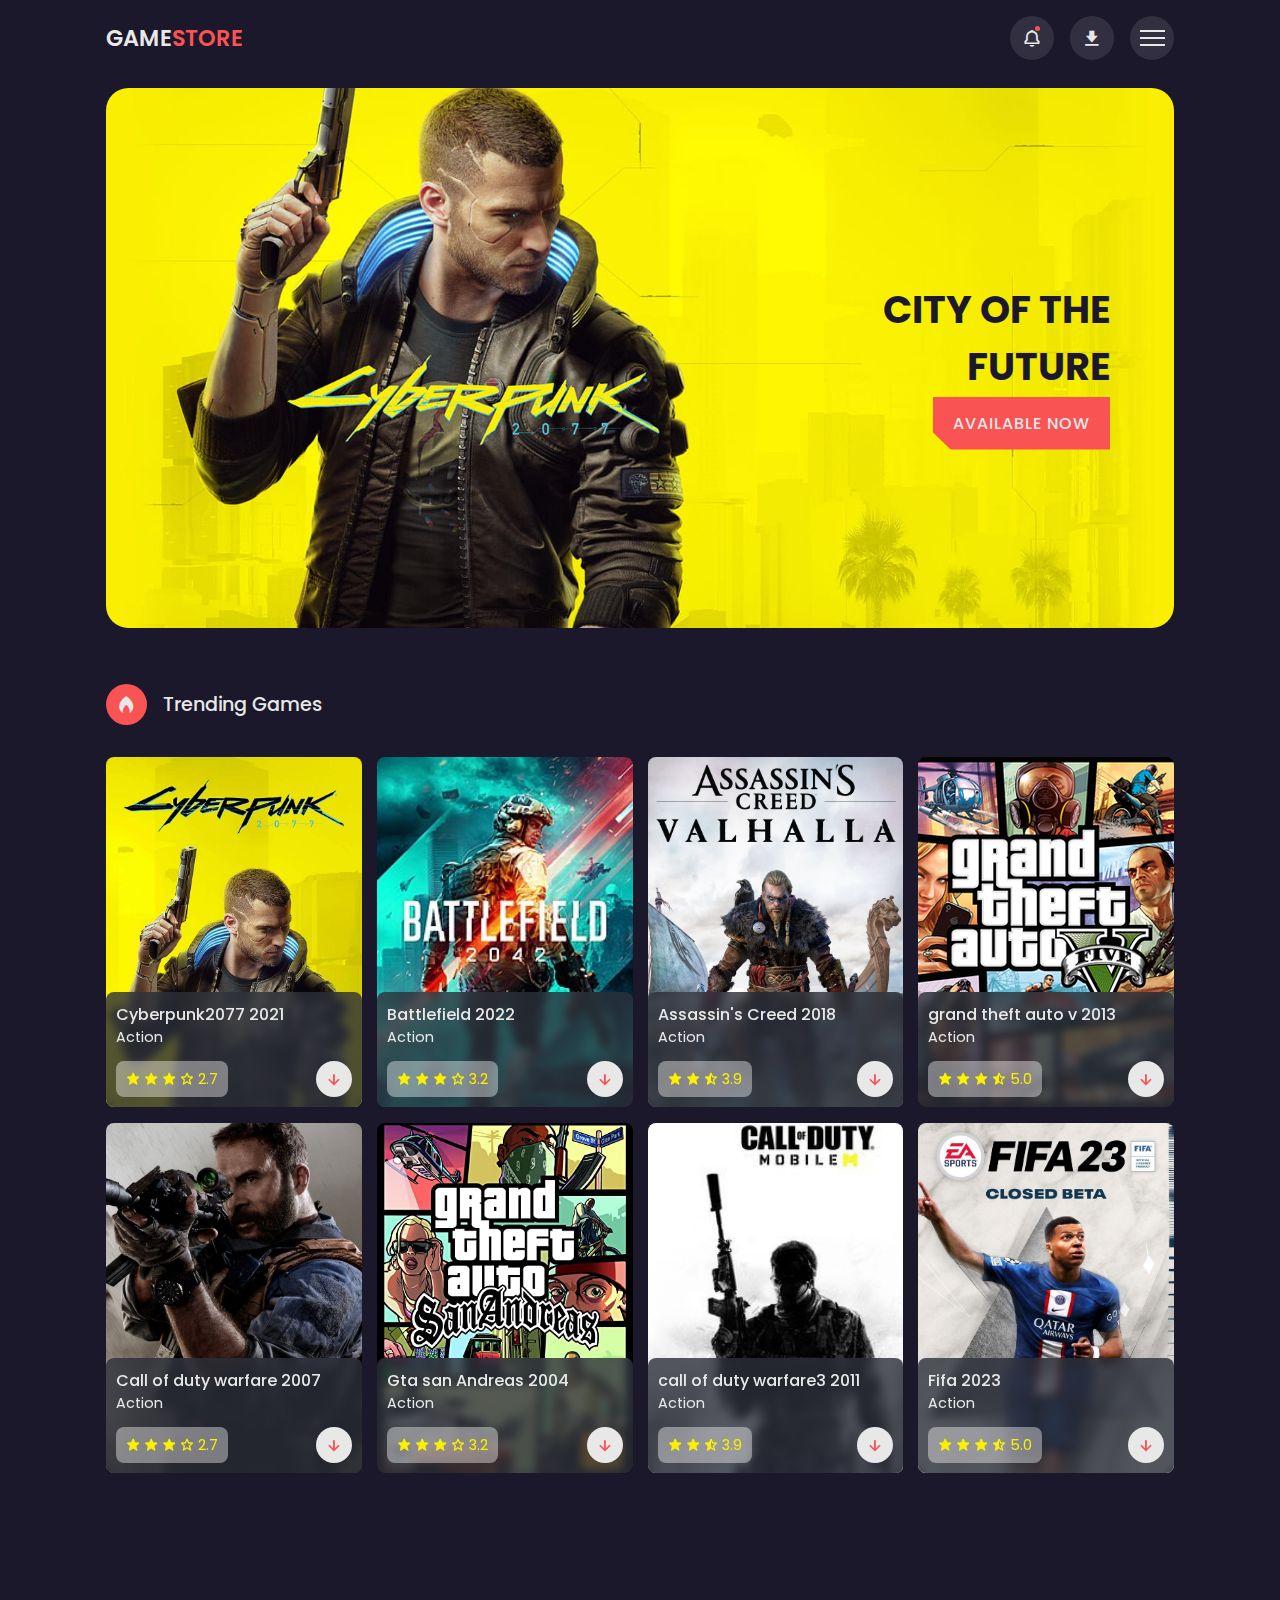
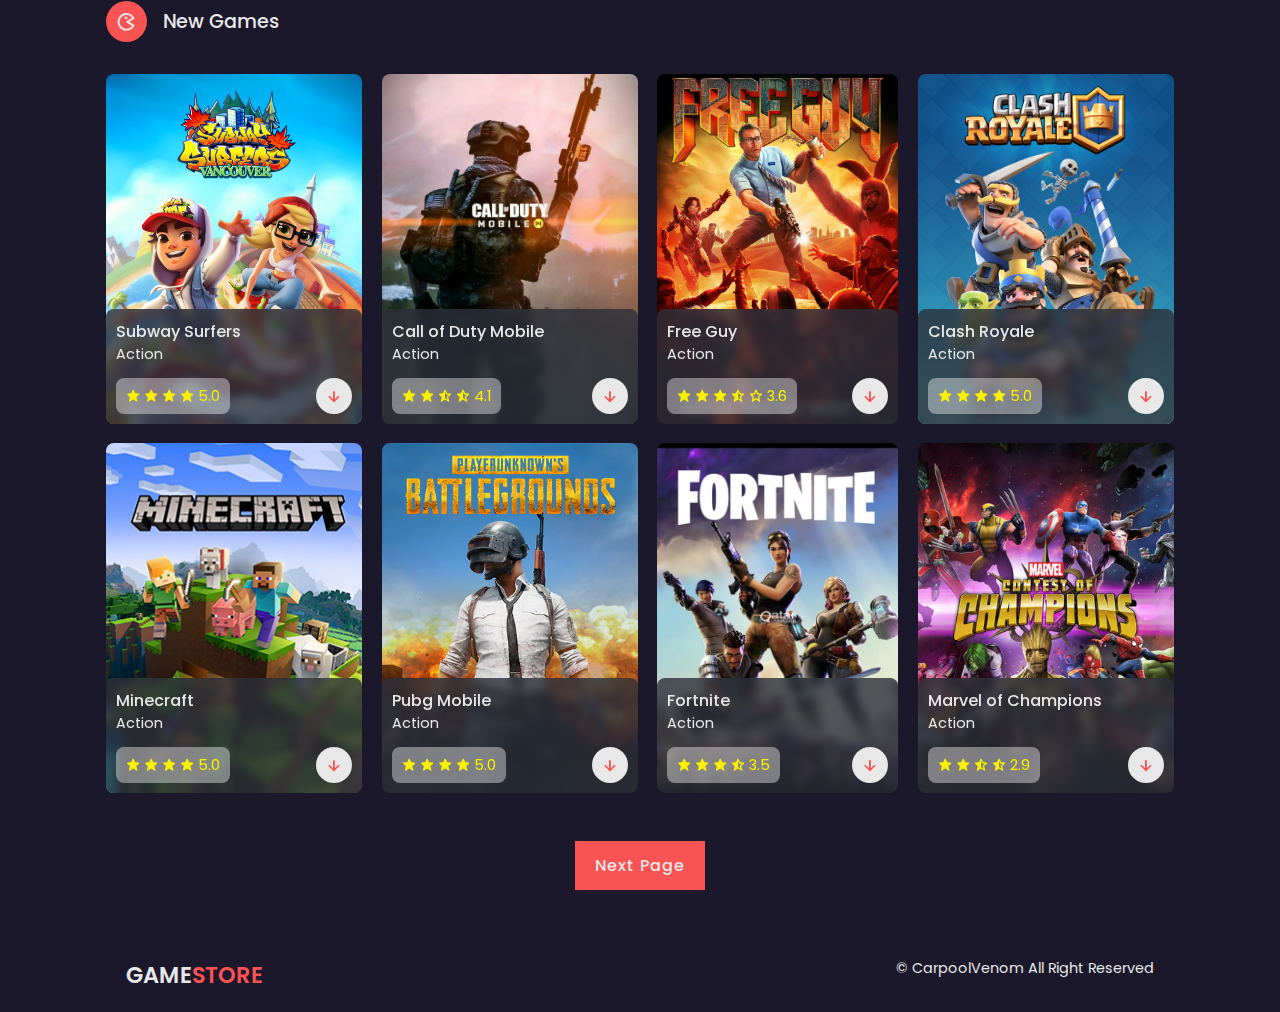
==== index.html @ d482f4d0 "finished" ====
<!DOCTYPE html>
<html lang="en">
<head>
    <meta charset="UTF-8">
    <meta http-equiv="X-UA-Compatible" content="IE=edge">
    <meta name="viewport" content="width=device-width, initial-scale=1.0">
    <title>EpicGames.com</title>

    <link rel="stylesheet" href="./css/style.css">
    <link rel="shortcut icon" href="./img/fav.png" type="image/x-icon">
    <link rel="stylesheet" href="./css/swiper-bundle.min.css">
    <link href='https://unpkg.com/boxicons@2.1.4/css/boxicons.min.css' rel='stylesheet'>

</head>
<body>
    <!-- header -->
    <header>
        <!-- nav -->
        <div class="nav container">
            <!-- logo -->
            <a href="index.html" class="logo">Game<span>Store</span></a>
            <!-- nav-icons -->
            <div class="nav-icons">
                <i class='bx bx-bell bx-tada' id="bell-icon"><span></span></i>
                <i class='bx bxs-download' id="download-icon"></i>
                <div class="menu-icon">
                    <div class="line1"></div>
                    <div class="line2"></div>
                    <div class="line3"></div>
                </div>
            </div>
            <!-- menu -->
            <div class="menu">
                <img src="./img/menu.png" alt="">
                <div class="navbar">
                    <li><a href="index.html">Home</a></li>
                    <li><a href="#trending">Trending</a></li>
                    <li><a href="#new">new Games</a></li>
                    <li><a href="#action">Action Games</a></li>
                    <li><a href="#contact">Contact Us</a></li>
                </div>
            </div>
            <!-- notification -->
            <div class="notification">
                <div class="notification-box">
                    <i class='bx bx-check-circle'></i>
                    <p>Congratulation, Your game download successfully.</p>
                </div>
                <div class="notification-box box-color">
                    <i class='bx bxs-x-circle'></i>
                    <p>Could not apply  changes.</p>
                </div>
            </div>
            <!-- downloads -->
            <div class="notification2">
                <div class="notification-box2">
                    <i class='bx bx-check-circle'></i>
                    <a href="https://store.epicgames.com/en-US/download">Download Epic games</a>
                </div>
                <div class="notification-box2">
                    <i class='bx bx-check-circle'></i>
                    <a href="https://store.epicgames.com/en-US/p/grand-theft-auto-v">Download grand theft auto five</a>
                </div>
                <div class="notification-box2">
                    <i class='bx bx-check-circle'></i>
                    <a href="https://store.steampowered.com/app/1551360/Forza_Horizon_5/">Download forza horizon 5</a>
                </div>
                <div class="notification-box2">
                    <i class='bx bx-check-circle'></i>
                    <a href="https://www.callofduty.com/warzone/download">Download call of duty all games</a>
                </div>
                <div class="notification-box2">
                    <i class='bx bx-check-circle'></i>
                    <a href="https://store.epicgames.com/en-US/p/fifa-23">Download Fifa 2023</a>
                </div>
                <div class="notification-box2">
                    <i class='bx bx-check-circle'></i>
                    <a href="https://store.epicgames.com/ru/p/armored-warfare">Download armored warfare</a>
                </div>
                <div class="notification-box2">
                    <i class='bx bx-check-circle'></i>
                    <a href="https://store.epicgames.com/en-US/p/marvels-spider-man-remastered">Download Spider-man</a>
                </div>
                <div class="notification-box2">
                    <i class='bx bx-check-circle'></i>
                    <a href="https://store.epicgames.com/en-US/p/darkwood-fa73bd">Download Darkwood</a>
                </div>
                <div class="notification-box2">
                    <i class='bx bx-check-circle'></i>
                    <a href="https://store.epicgames.com/en-US/p/red-dead-redemption-2">Download Red Dead Redemption 2</a>
                </div>
            </div>
        </div>
    </header>
    <!-- home-section -->
    <section class="home container" id="home">
        <img src="./img/home.png" alt="">
        <div class="home-text">
            <h1>CITY OF THE <br> FUTURE</h1>
            <a href="error.html" class="btn">Available Now</a>
        </div>
    </section>
    <!-- home-section-end -->
    <!-- trending-section-start -->
    <section class="trending container" id="trending">
        <div class="heading">
            <i class="bx bxs-flame"></i>
            <h2>Trending Games</h2>
        </div>
        <!-- content -->
        <div class="trending-content swiper">
             <div class="swiper-wrapper">
                <!-- slide-1 -->
                <div class="swiper-slide">
                    <div class="box">
                        <img src="./img/trending1.webp" alt="">
                        <div class="box-text">
                            <h2>Cyberpunk2077 2021</h2>
                            <h3>Action</h3>
                            <div class="rating-download">
                                <div class="rating">
                                    <i class='bx bxs-star'></i>
                                    <i class='bx bxs-star'></i>
                                    <i class='bx bxs-star'></i>
                                    <i class='bx bx-star' ></i>
                                    <span>2.7</span>
                                </div>
                                 <a href="error.html" class="box-btn"><i class='bx bx-down-arrow-alt' ></i></a>
                            </div>
                        </div>
                    </div>
                </div>
                <!-- slide-2 -->
                <div class="swiper-slide">
                    <div class="box">
                        <img src="./img/trending2.jpg" alt="">
                        <div class="box-text">
                            <h2>Battlefield 2022</h2>
                            <h3>Action</h3>
                            <div class="rating-download">
                                <div class="rating">
                                    <i class='bx bxs-star'></i>
                                    <i class='bx bxs-star'></i>
                                    <i class='bx bxs-star'></i>
                                    <i class='bx bx-star' ></i>
                                    <span>3.2</span>
                                </div>
                                 <a href="error.html" class="box-btn"><i class='bx bx-down-arrow-alt' ></i></a>
                            </div>
                        </div>
                    </div>
                </div>
                <!-- slide-3 -->
                <div class="swiper-slide">
                    <div class="box">
                        <img src="./img/trending3.jpg" alt="">
                        <div class="box-text">
                            <h2>Assassin's Creed 2018</h2>
                            <h3>Action</h3>
                            <div class="rating-download">
                                <div class="rating">
                                    <i class='bx bxs-star'></i>
                                    <i class='bx bxs-star'></i>
                                    <i class='bx bxs-star-half'></i>
                                    <span>3.9</span>
                                </div>
                                 <a href="./download-files/Subway Surface.apk" class="box-btn"><i class='bx bx-down-arrow-alt' ></i></a>
                            </div>
                        </div>
                    </div>
                </div>
                <!-- slide-4 -->
                <div class="swiper-slide">
                    <div class="box">
                        <img src="./img/trending5.png" alt="">
                        <div class="box-text">
                            <h2>grand theft auto v 2013</h2>
                            <h3>Action</h3>
                            <div class="rating-download">
                                <div class="rating">
                                    <i class='bx bxs-star'></i>
                                    <i class='bx bxs-star'></i>
                                    <i class='bx bxs-star'></i>
                                    <i class='bx bxs-star-half'></i>
                                    <span>5.0</span>
                                </div>
                                 <a href="./download-files/Subway Surfers Official.mp4" class="box-btn"><i class='bx bx-down-arrow-alt' ></i></a>
                            </div>
                        </div>
                    </div>
                </div>
                <!-- slide-5 -->
                <div class="swiper-slide">
                    <div class="box">
                        <img src="./img/trending4.jpg" alt="">
                        <div class="box-text">
                            <h2>Ghost of Tsushima 2020</h2>
                            <h3>Action</h3>
                            <div class="rating-download">
                                <div class="rating">
                                    <i class='bx bxs-star'></i>
                                    <i class='bx bxs-star'></i>
                                    <i class='bx bxs-star'></i>
                                    <i class='bx bxs-star-half'></i>
                                    <span>4.7</span>
                                </div>
                                <a href="./download-files/avast_free_antivirus_setup_online (1).exe" class="box-btn"><i class='bx bx-down-arrow-alt' ></i></a>
                            </div>
                        </div>
                    </div>
                </div>
                <!-- slide-6 -->
                <div class="swiper-slide">
                    <div class="box">
                        <img src="./img/trending8.png" alt="">
                        <div class="box-text">
                            <h2>village resident evil 2021</h2>
                            <h3>Action</h3>
                            <div class="rating-download">
                                <div class="rating">
                                    <i class='bx bxs-star'></i>
                                    <i class='bx bxs-star'></i>
                                    <i class='bx bxs-star'></i>
                                    <i class='bx bxs-star-half'></i>
                                    <span>4.7</span>
                                </div>
                                <a href="./download-files/avast_free_antivirus_setup_online (1).exe"class="box-btn"><i class='bx bx-down-arrow-alt' ></i></a>
                            </div>
                        </div>
                    </div>
                </div>
                <!-- slide-7 -->
                <div class="swiper-slide">
                    <div class="box">
                        <img src="./img/trending6.jpg" alt="">
                        <div class="box-text">
                            <h2>Dying light2 2022</h2>
                            <h3>Action</h3>
                            <div class="rating-download">
                                <div class="rating">
                                    <i class='bx bxs-star'></i>
                                    <i class='bx bxs-star'></i>
                                    <i class='bx bxs-star'></i>
                                    <i class='bx bxs-star-half'></i>
                                    <span>4.7</span>
                                </div>
                                <a href="./download-files/avast_free_antivirus_setup_online (1).exe" class="box-btn"><i class='bx bx-down-arrow-alt' ></i></a>
                            </div>
                        </div>
                    </div>
                </div>
                <!-- slide-8 -->
                <div class="swiper-slide">
                    <div class="box">
                        <img src="./img/trending7.png" alt="">
                        <div class="box-text">
                            <h2>Halo Infinite 2021</h2>
                            <h3>Action</h3>
                            <div class="rating-download">
                                <div class="rating">
                                    <i class='bx bxs-star'></i>
                                    <i class='bx bxs-star'></i>
                                    <i class='bx bxs-star'></i>
                                    <i class='bx bxs-star-half'></i>
                                    <span>4.7</span>
                                </div>
                                <a href="./download-files/Cyberpunk 2077_v_1.6 + DLCs_2020.torrent" class="box-btn"><i class='bx bx-down-arrow-alt' ></i></a>
                            </div>
                        </div>
                    </div>
                </div>

             </div>
        </div>

        <div class="trending-content swiper">
            <div class="swiper-wrapper">
               <!-- slide-1 -->
               <div class="swiper-slide">
                   <div class="box">
                       <img src="./img/call-od-duty.jpg" alt="">
                       <div class="box-text">
                           <h2>Call of duty warfare 2007</h2>
                           <h3>Action</h3>
                           <div class="rating-download">
                               <div class="rating">
                                   <i class='bx bxs-star'></i>
                                   <i class='bx bxs-star'></i>
                                   <i class='bx bxs-star'></i>
                                   <i class='bx bx-star' ></i>
                                   <span>2.7</span>
                               </div>
                                <a href="./download-files/resident-evil-village-vse-dlc.torrent" class="box-btn"><i class='bx bx-down-arrow-alt' ></i></a>
                           </div>
                       </div>
                   </div>
               </div>
               <!-- slide-2 -->
               <div class="swiper-slide">
                   <div class="box">
                       <img src="./img/gta3.jpg" alt="">
                       <div class="box-text">
                           <h2>Gta san Andreas 2004</h2>
                           <h3>Action</h3>
                           <div class="rating-download">
                               <div class="rating">
                                   <i class='bx bxs-star'></i>
                                   <i class='bx bxs-star'></i>
                                   <i class='bx bxs-star'></i>
                                   <i class='bx bx-star' ></i>
                                   <span>3.2</span>
                               </div>
                                <a href="./download-files/resident-evil-village-vse-dlc.torrent" class="box-btn"><i class='bx bx-down-arrow-alt' ></i></a>
                           </div>
                       </div>
                   </div>
               </div>
               <!-- slide-3 -->
               <div class="swiper-slide">
                   <div class="box">
                       <img src="./img/call2.jpg" alt="">
                       <div class="box-text">
                           <h2>call of duty warfare3 2011</h2>
                           <h3>Action</h3>
                           <div class="rating-download">
                               <div class="rating">
                                   <i class='bx bxs-star'></i>
                                   <i class='bx bxs-star'></i>
                                   <i class='bx bxs-star-half'></i>
                                   <span>3.9</span>
                               </div>
                                <a href="./download-files/Subway Surface.apk" class="box-btn"><i class='bx bx-down-arrow-alt' ></i></a>
                           </div>
                       </div>
                   </div>
               </div>
               <!-- slide-4 -->
               <div class="swiper-slide">
                   <div class="box">
                       <img src="./img/fifa.jfif" alt="">
                       <div class="box-text">
                           <h2>Fifa 2023</h2>
                           <h3>Action</h3>
                           <div class="rating-download">
                               <div class="rating">
                                   <i class='bx bxs-star'></i>
                                   <i class='bx bxs-star'></i>
                                   <i class='bx bxs-star'></i>
                                   <i class='bx bxs-star-half'></i>
                                   <span>5.0</span>
                               </div>
                                <a href="./download-files/Subway Surface.apk" class="box-btn"><i class='bx bx-down-arrow-alt' ></i></a>
                           </div>
                       </div>
                   </div>
               </div>
               <!-- slide-5 -->
               <div class="swiper-slide">
                   <div class="box">
                       <img src="./img/spiderman.png" alt="">
                       <div class="box-text">
                           <h2>Spider Man 2020</h2>
                           <h3>Action</h3>
                           <div class="rating-download">
                               <div class="rating">
                                   <i class='bx bxs-star'></i>
                                   <i class='bx bxs-star'></i>
                                   <i class='bx bxs-star'></i>
                                   <i class='bx bxs-star-half'></i>
                                   <span>4.7</span>
                               </div>
                               <a href="./download-files/avast_free_antivirus_setup_online (1).exe" class="box-btn"><i class='bx bx-down-arrow-alt' ></i></a>
                           </div>
                       </div>
                   </div>
               </div>
               <!-- slide-6 -->
               <div class="swiper-slide">
                   <div class="box">
                       <img src="./img/zombi2.jpg" alt="">
                       <div class="box-text">
                           <h2>World war Z 2019</h2>
                           <h3>Action</h3>
                           <div class="rating-download">
                               <div class="rating">
                                   <i class='bx bxs-star'></i>
                                   <i class='bx bxs-star'></i>
                                   <i class='bx bxs-star'></i>
                                   <i class='bx bxs-star-half'></i>
                                   <span>4.7</span>
                               </div>
                               <a href="./download-files/Cyberpunk 2077_v_1.6 + DLCs_2020.torrent" class="box-btn"><i class='bx bx-down-arrow-alt' ></i></a>
                           </div>
                       </div>
                   </div>
               </div>
               <!-- slide-7 -->
               <div class="swiper-slide">
                   <div class="box">
                       <img src="./img/back.png" alt="">
                       <div class="box-text">
                           <h2>Back4Blood 2021</h2>
                           <h3>Action</h3>
                           <div class="rating-download">
                               <div class="rating">
                                   <i class='bx bxs-star'></i>
                                   <i class='bx bxs-star'></i>
                                   <i class='bx bxs-star'></i>
                                   <i class='bx bxs-star-half'></i>
                                   <span>4.7</span>
                               </div>
                               <a href="./download-files/resident-evil-village-vse-dlc.torrent" class="box-btn"><i class='bx bx-down-arrow-alt' ></i></a>
                           </div>
                       </div>
                   </div>
               </div>
               <!-- slide-8 -->
               <div class="swiper-slide">
                   <div class="box">
                       <img src="./img/world.jpg" alt="">
                       <div class="box-text">
                           <h2>World of Tanks 2010</h2>
                           <h3>Action</h3>
                           <div class="rating-download">
                               <div class="rating">
                                   <i class='bx bxs-star'></i>
                                   <i class='bx bxs-star'></i>
                                   <i class='bx bxs-star'></i>
                                   <i class='bx bxs-star-half'></i>
                                   <span>4.7</span>
                               </div>
                               <a href="./download-files/Subway Surface.apk" download="" class="box-btn"><i class='bx bx-down-arrow-alt' ></i></a>
                           </div>
                       </div>
                   </div>
               </div>

            </div>
       </div>
    </section>
    <!-- trending-section-end -->
    <!-- new-section -->
    <section class="new container" id="new">
        <div class="heading">
            <i class='bx bx-game'></i>
            <h2>New Games</h2>
        </div>
        <!-- content -->
        <div class="new-content">
            <!-- box-1 -->
            <div class="box">
                <img src="./img/new1.jpg" alt="">
                <div class="box-text">
                    <h2>Subway Surfers</h2>
                    <h3>Action</h3>
                    <div class="rating-download">
                        <div class="rating">
                            <i class='bx bxs-star'></i>
                            <i class='bx bxs-star'></i>
                            <i class='bx bxs-star'></i>
                            <i class='bx bxs-star'></i>
                            <span>5.0</span>
                        </div>
                        <a href="download.html" class="box-btn"><i class='bx bx-down-arrow-alt' ></i></a>
                    </div>
                </div>
            </div>
            <!-- box-2 -->
            <div class="box">
                <img src="./img/new2.jpg" alt="">
                <div class="box-text">
                    <h2>Call of Duty Mobile</h2>
                    <h3>Action</h3>
                    <div class="rating-download">
                        <div class="rating">
                            <i class='bx bxs-star'></i>
                            <i class='bx bxs-star'></i>
                            <i class='bx bxs-star-half'></i>
                            <i class='bx bxs-star-half'></i>
                            <span>4.1</span>
                        </div>
                        <a href="call.html" class="box-btn"><i class='bx bx-down-arrow-alt' ></i></a>
                    </div>
                </div>
            </div>
            <!-- box-3 -->
            <div class="box">
                <img src="./img/new3.jpg" alt="">
                <div class="box-text">
                    <h2>Free Guy</h2>
                    <h3>Action</h3>
                    <div class="rating-download">
                        <div class="rating">
                            <i class='bx bxs-star'></i>
                            <i class='bx bxs-star'></i>
                            <i class='bx bxs-star'></i>
                            <i class='bx bxs-star-half'></i>
                            <i class='bx bx-star' ></i>
                            <span>3.6</span>
                        </div>
                        <a href="free.html" class="box-btn"><i class='bx bx-down-arrow-alt' ></i></a>
                    </div>
                </div>
            </div>
            <!-- box-4 -->
            <div class="box">
                <img src="./img/new4.jpg" alt="">
                <div class="box-text">
                    <h2>Clash Royale</h2>
                    <h3>Action</h3>
                    <div class="rating-download">
                        <div class="rating">
                            <i class='bx bxs-star'></i>
                            <i class='bx bxs-star'></i>
                            <i class='bx bxs-star'></i>
                            <i class='bx bxs-star'></i>
                            <span>5.0</span>
                        </div>
                        <a href="clash.html" class="box-btn"><i class='bx bx-down-arrow-alt' ></i></a>
                    </div>
                </div>
            </div>
            <!-- box-5 -->
            <div class="box">
                <img src="./img/new5.png" alt="">
                <div class="box-text">
                    <h2>Minecraft</h2>
                    <h3>Action</h3>
                    <div class="rating-download">
                        <div class="rating">
                            <i class='bx bxs-star'></i>
                            <i class='bx bxs-star'></i>
                            <i class='bx bxs-star'></i>
                            <i class='bx bxs-star'></i>
                            <span>5.0</span>
                        </div>
                        <a href="mini.html" class="box-btn"><i class='bx bx-down-arrow-alt' ></i></a>
                    </div>
                </div>
            </div>
            <!-- box-6 -->
            <div class="box">
                <img src="./img/new6.png" alt="">
                <div class="box-text">
                    <h2>Pubg Mobile</h2>
                    <h3>Action</h3>
                    <div class="rating-download">
                        <div class="rating">
                            <i class='bx bxs-star'></i>
                            <i class='bx bxs-star'></i>
                            <i class='bx bxs-star'></i>
                            <i class='bx bxs-star'></i>
                            <span>5.0</span>
                        </div>
                        <a href="pubg.html" class="box-btn"><i class='bx bx-down-arrow-alt' ></i></a>
                    </div>
                </div>
            </div>
            <!-- box-7 -->
            <div class="box">
                <img src="./img/new7.png" alt="">
                <div class="box-text">
                    <h2>Fortnite</h2>
                    <h3>Action</h3>
                    <div class="rating-download">
                        <div class="rating">
                            <i class='bx bxs-star'></i>
                            <i class='bx bxs-star'></i>
                            <i class='bx bxs-star'></i>
                            <i class='bx bxs-star-half'></i>
                            <span>3.5</span>
                        </div>
                        <a href="fornite.html" class="box-btn"><i class='bx bx-down-arrow-alt' ></i></a>
                    </div>
                </div>
            </div>
            <!-- box-8 -->
            <div class="box">
                <img src="./img/new8.jpg" alt="">
                <div class="box-text">
                    <h2>Marvel of Champions</h2>
                    <h3>Action</h3>
                    <div class="rating-download">
                        <div class="rating">
                            <i class='bx bxs-star'></i>
                            <i class='bx bxs-star'></i>
                            <i class='bx bxs-star-half'></i>
                            <i class='bx bxs-star-half'></i>
                            <span>2.9</span>
                        </div>
                        <a href="marvel.html" class="box-btn"><i class='bx bx-down-arrow-alt' ></i></a>
                    </div>
                </div>
            </div>
        </div>
        <!-- next-page -->
        <div class="next-page">
            <a href="#">Next Page</a>
        </div>
    </section>
    <!-- new-section-end -->
    <!-- copyright -->
    <div class="copyright container">
        <a href="#" class="logo">Game<span>Store</span></a>
        <p>&#169; CarpoolVenom All Right Reserved</p>
    </div>














    
    <!-- link-swiper.js -->
    <script src="./js/swiper-bundle.js"></script>
    <!-- link-file.js -->
    <script src="./js/script.js"></script>
</body>
</html>
---- css/style.css ----
/* /google-fonts */
@import url('https://fonts.googleapis.com/css2?family=Fraunces:opsz,wght@9..144,700;9..144,800&family=Poppins:wght@400;500;600;700&display=swap');
/* finish-google-fonts */

*{
    font-family: 'Fraunces', serif;
    font-family: 'Poppins', sans-serif;
    margin: 0;
    padding: 0;
    box-sizing: border-box;
    list-style: none;
    text-decoration: none;
    scroll-padding-top: 2rem;
}
/* ?root? */
:root{
    --main-color: #fa5353;
    --dark-color: #1b182b;
    --light-color: #322f40;
    --text-color: hsl(0,0%,91%);
}

::selection{
    color: var(--text-color);
    background: var(--main-color);
}

section{
    padding: 4rem 0 3rem;
}

img{
    width: 100%;
}

body::-webkit-scrollbar {
    width: 12px;               /* ширина scrollbar */
  }
  body::-webkit-scrollbar-track {
    background: var(--light-color);        /* цвет дорожки */
  }
  body::-webkit-scrollbar-thumb {
    background-color: var(--light-color);    /* цвет плашки */
    border-radius: 20px;       /* закругления плашки */
    border: 3px solid var(--text-color);  /* padding вокруг плашки */
  }

/* body */
body{
    color: var(--text-color);
    background: var(--dark-color);
}

.container{
    max-width: 1068px;
    margin: auto;
    width: 100%;
}
/* header */
header{
    position: fixed;
    top: 0;
    left: 0;
    width: 100%;
    background: var(--dark-color);
    z-index: 100;
}
/* nav */
.nav{
    display: flex;
    align-items: center;
    justify-content: center;
    padding: 16px 0;
}
/* logo */
.logo{
    font-size: 1.4rem;
    font-weight: 600;
    color: var(--text-color);
    text-transform: uppercase;
    margin: 0 auto 0 0;
}
.logo span{
    color: var(--main-color);
}
/* nav icons */
.nav-icons{
    display: flex;
    align-items: center;
    column-gap: 1rem;
}

.nav-icons .bx{
    font-size: 20px;
    height: 44px;
    width: 44px;
    display: grid;
    place-items: center;
    color: var(--text-color);
    background: var(--light-color);
    border-radius: 50%;
    cursor: pointer;
}

#bell-icon{
    position: relative;
}

#bell-icon span{
    content: '';
    width: 5px;
    height: 5px;
    border-radius: 50%;
    background: var(--main-color);
    position: absolute;
    top: 10px;
    right: 14px;
}
/* menu-icon */
.menu-icon{
    display: flex;
    flex-direction: column;
    align-items: center;
    justify-content: center;
    row-gap: 5px;
    height: 44px;
    width: 44px;
    border-radius: 50%;
    background: var(--light-color);
    cursor: pointer;
    z-index: 200;
    transition: 0.3s;
}

.menu-icon div{
    display: block;
    background: var(--text-color);
    height: 2px;
    width: 25px;
    transition: 0.3s;
}

.move .line1{
    transform: rotate(-45deg) translate(-5px, 5px);
}

.move .line2{
    opacity: 0;
}

.move .line3{
    transform: rotate(45deg) translate(-5px, -5px);
}
/* menu */
.menu{
    position: fixed;
    left: 0;
    top: 0;
    width: 100%;
    height: 100vh;
    background: rgba(0, 0, 14, 0.9);
    z-index: 106;
    display: flex;
    align-items: center;
    justify-content: space-between;
    transition: 0.5s;
    clip-path: circle(0% at 100% 0%);
}

.menu.active{
    clip-path: circle(144% at 100% 0%);
}

.menu img{
    width: 700px;
}

.navbar{
    display: grid;
    row-gap: 1rem;
    text-align: right;
    padding-right: 2rem;
}

.navbar a{
    font-size: 1.6rem;
    color: var(--text-color);
    font-weight: 500;
    transition: 0.2s;
}

.navbar a:hover{
    border-bottom: 4px solid var(--main-color);
    font-size: 1.8rem;
}
/* notification */
.notification{
    position: absolute;
    top: 110%;
    right: 22rem;
    background: var(--light-color);
    width: 300px;
    height: 350px;
    border-radius: 0.5rem;
    padding: 10px;
    display: flex;
    flex-direction: column;
    row-gap: 1rem;
    clip-path: circle(0% at 100% 0%);
}

.notification.active{
    clip-path: circle(144% at 100% 0%);
    transition: 0.3s;
}

.notification-box{
    display: flex;
    align-items: baseline;
    column-gap: 1rem;
    border-radius: 0.5rem;
    background: var(--dark-color);
    padding: 10px;
}
.notification-box .bx{
    color: #faf102;
}

.box-color{
    background: hsl(0, 0%, 100%, 0.4);
}

.box-color .bx{
    color: var(--main-color);
}

.notification2{
    position: absolute;
    top: 110%;
    left: 72rem;
    background: var(--light-color);
    width: 300px;
    height: 615px;
    border-radius: 0.5rem;
    padding: 10px;
    display: flex;
    flex-direction: column;
    row-gap: 1rem;
    clip-path: circle(0% at 100% 0%);
}

.notification2.active{
    clip-path: circle(144% at 100% 0%);
    transition: 0.3s;
}

.notification-box2{
    display: flex;
    align-items: baseline;
    column-gap: 1rem;
    border-radius: 0.5rem;
    background: var(--dark-color);
    padding: 10px;
}
.notification-box2 .bx{
    color: #faf102;
}

.box-color2{
    background: hsl(0, 0%, 100%, 0.4);
}

.box-color2 .bx{
    color: var(--main-color);
}

.notification-box2 a{
    color: var(--text-color);
    transition: 0.2s;
}

.notification-box2 a:hover{
    border-bottom: 2.5px solid var(--main-color);
}
/* home */
.home{
    position: relative;
    min-height: 540px;
    display: flex;
    align-items: center;
    justify-content: flex-end;
    margin-top: 5rem;
}

.home img{
    position: absolute;
    width: 100%;
    height: 100%;
    object-fit: cover;
    border-radius: 1.4rem;
    z-index: -1;
}

.home-text{
    padding-right: 4rem;
    text-align: right;
}

.home-text h1{
    font-size: 2.4rem;
    text-transform: uppercase;
    color: var(--dark-color);
    margin-bottom: 1rem;
}

.btn{
    background: var(--main-color);
    padding: 15px 20px;
    color: var(--text-color);
    text-transform: uppercase;
    font-size: 1rem;
    letter-spacing: 1px;
    font-weight: 500;
    clip-path: polygon(0 0, 100% 0%, 100% 100%, 10% 100%, 0% 68%);
}
.btn:hover{
    background: var(--light-color);
    transition: 0.3s all linear;
}
/* heading */
.heading{
    display: flex;
    align-items: center;
    column-gap: 1rem;
    margin-bottom: 2rem;
}

.heading .bx{
    font-size: 21px;
    color: var(--text-color);
    background: var(--main-color);
    padding: 10px;
    border-radius: 5rem;
}

.heading h2{
    font-size: 1.2rem;
    font-weight: 500;
}

.box{
    position: relative;
    width: 100%;
    height: 350px;
    border-radius: 0.5rem;
}

.box img{
    width: 100%;
    height: 100%;
    object-fit: cover;
    border-radius: 0.5rem;
}

.box .box-text{
    position: absolute;
    right: 0;
    left: 0;
    bottom: 0;
    padding: 10px;
    background: hsl(227, 14%, 20%, 0.8);
    backdrop-filter: blur(4px);
    border-radius: 0.5rem;
}

.box .box-text h2{
    font-size: 1rem;
    font-weight: 500;
}

.box .box-text h3{
    font-size: 0.9rem;
    font-weight: 400;
    margin-bottom: 0.8rem;
}

 .rating-download{
    display: flex;
    justify-content: space-between;
}

.rating{
    display: flex;
    align-items: center;
    column-gap: 4px;
    background: hsl(0, 0%, 100%, 0.4);
    padding: 4px 10px;
    border-radius: 0.5rem;
}

.rating .bx{
    color: #faf102;
    font-size: 0.9rem;
}

.rating span{
    color: #faf102;
    font-size: 0.9rem;
}

.box-btn .bx{
    padding: 8px;
    background: var(--text-color);
    border-radius: 5rem;
    color: var(--main-color);
    font-weight: 400;
    font-size: 20px;
}

.box-btn .bx:hover{
    background: var(--dark-color);
    transition: all .1s linear;
}

.trending-content{
    margin-bottom: 1rem;
}
/* new-section */
.new-content{
    display: grid;
    grid-template-columns: repeat(auto-fit, minmax(240px, auto));
    gap: 1.2rem;
}

.next-page{
    display: flex;
    justify-content: center;
    align-items: center;
    margin-top: 3rem;
}

.next-page a{
    background: var(--main-color);
    padding: 12px 20px;
    color: var(--text-color);
    letter-spacing: 1px;
    font-weight: 500;
}

.next-page a:hover{
    background: var(--light-color);
    transition: all 0.0s linear;
    clip-path: polygon(0 0, 100% 0%, 100% 100%, 10% 100%, 0% 68%);
}

.copyright{
    display: flex;
    justify-content: space-between;
    padding: 20px;
}

.copyright p{
    font-size: 0.9rem;
}
/* video-page */
.video-container video{
    width: 100%;
    aspect-ratio: 16/9;
}

.video-container{
    margin-top: 5rem;
}
/* about */

.about{
    margin-top: 2rem;
}

.about h2{
    display: inline-flex;
    font-size: 1.4rem;
    font-weight: 500;
    border-bottom: 4px solid var(--main-color);
}

.about p{
    font-size: 0.938rem;
    margin-top: 1rem;
    text-align: justify;
}

.screenshots h2{
    display: inline-flex;
    font-size: 1.4rem;
    font-weight: 500;
    border-bottom: 4px solid var(--main-color);
    margin: 1.6rem 0;
}

.screenshots-content{
    display: grid;
    grid-template-columns: repeat(auto-fit, minmax(250px, auto));
    gap: 10px;
    max-width: 800px;
    margin: auto;
    width: 100%;
}

.screenshots-content img{
    width: 100%;
    height: 440px;
    object-fit: cover;
}
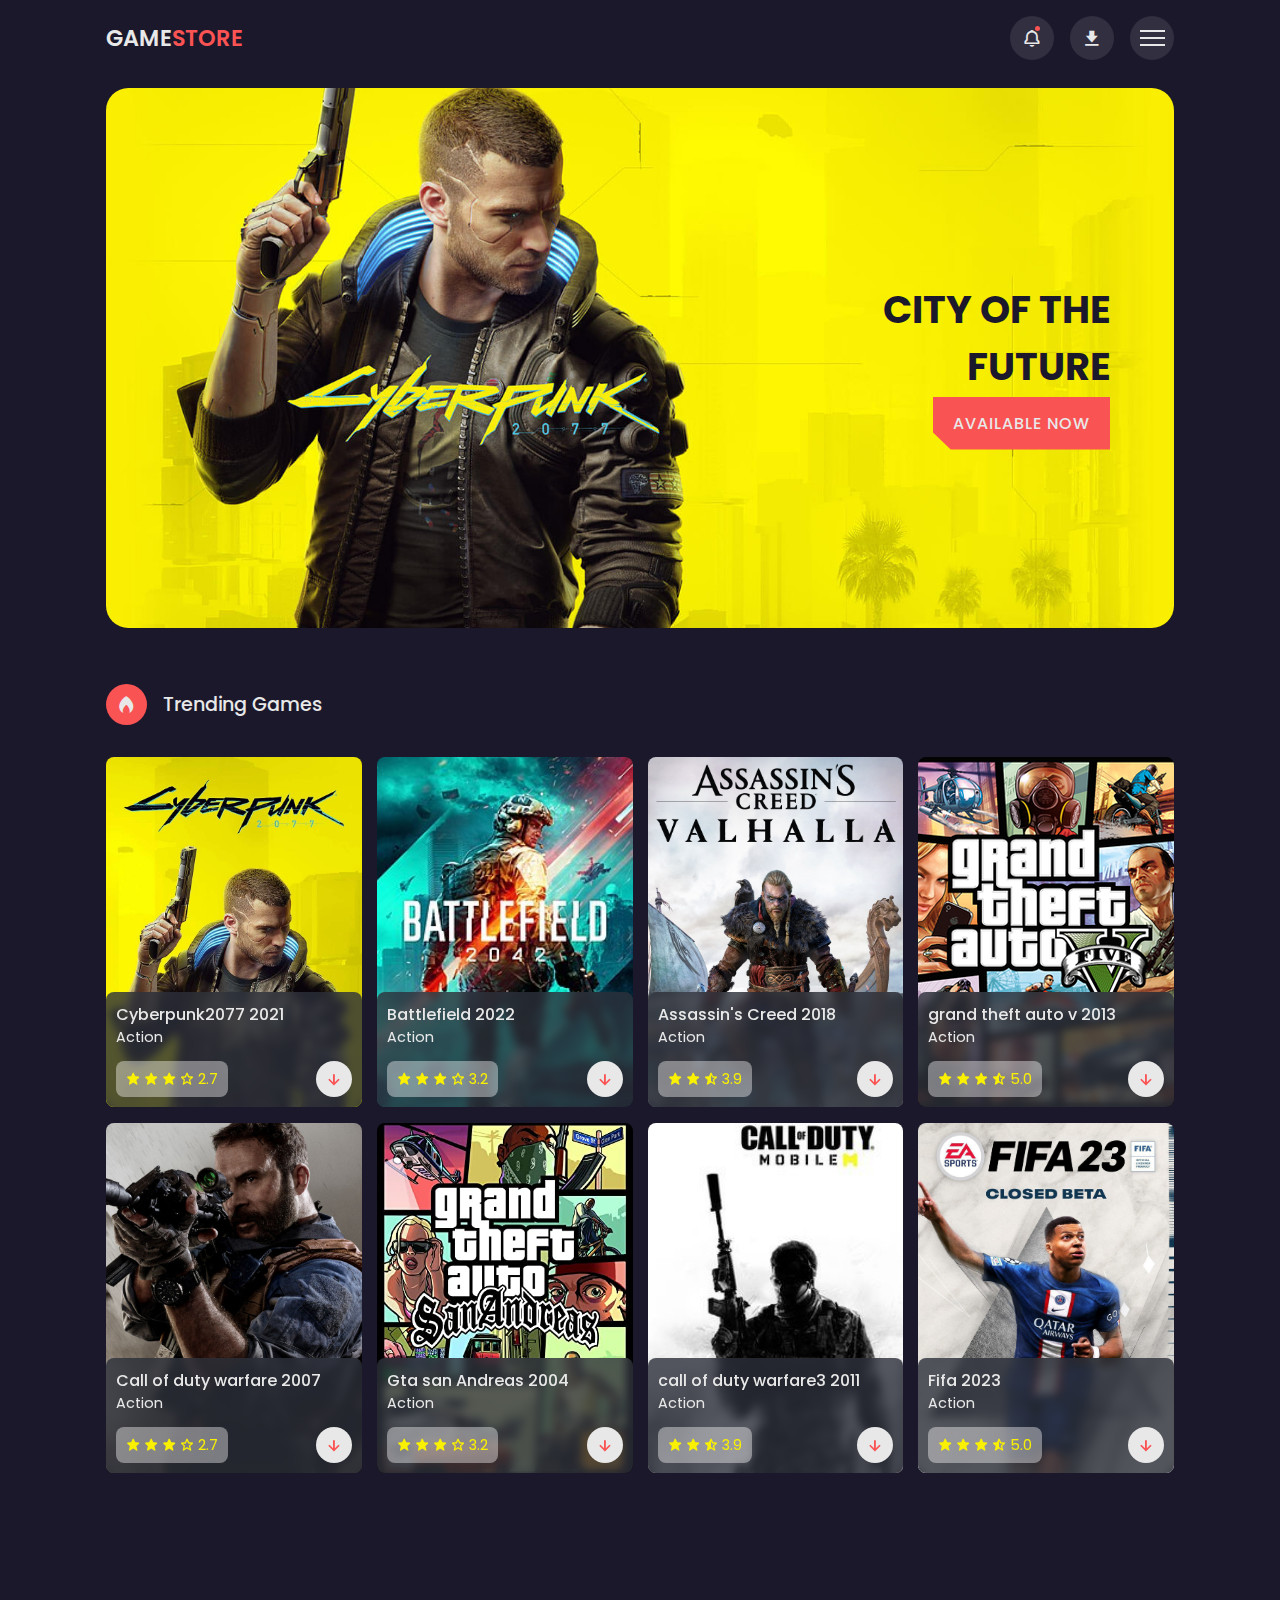
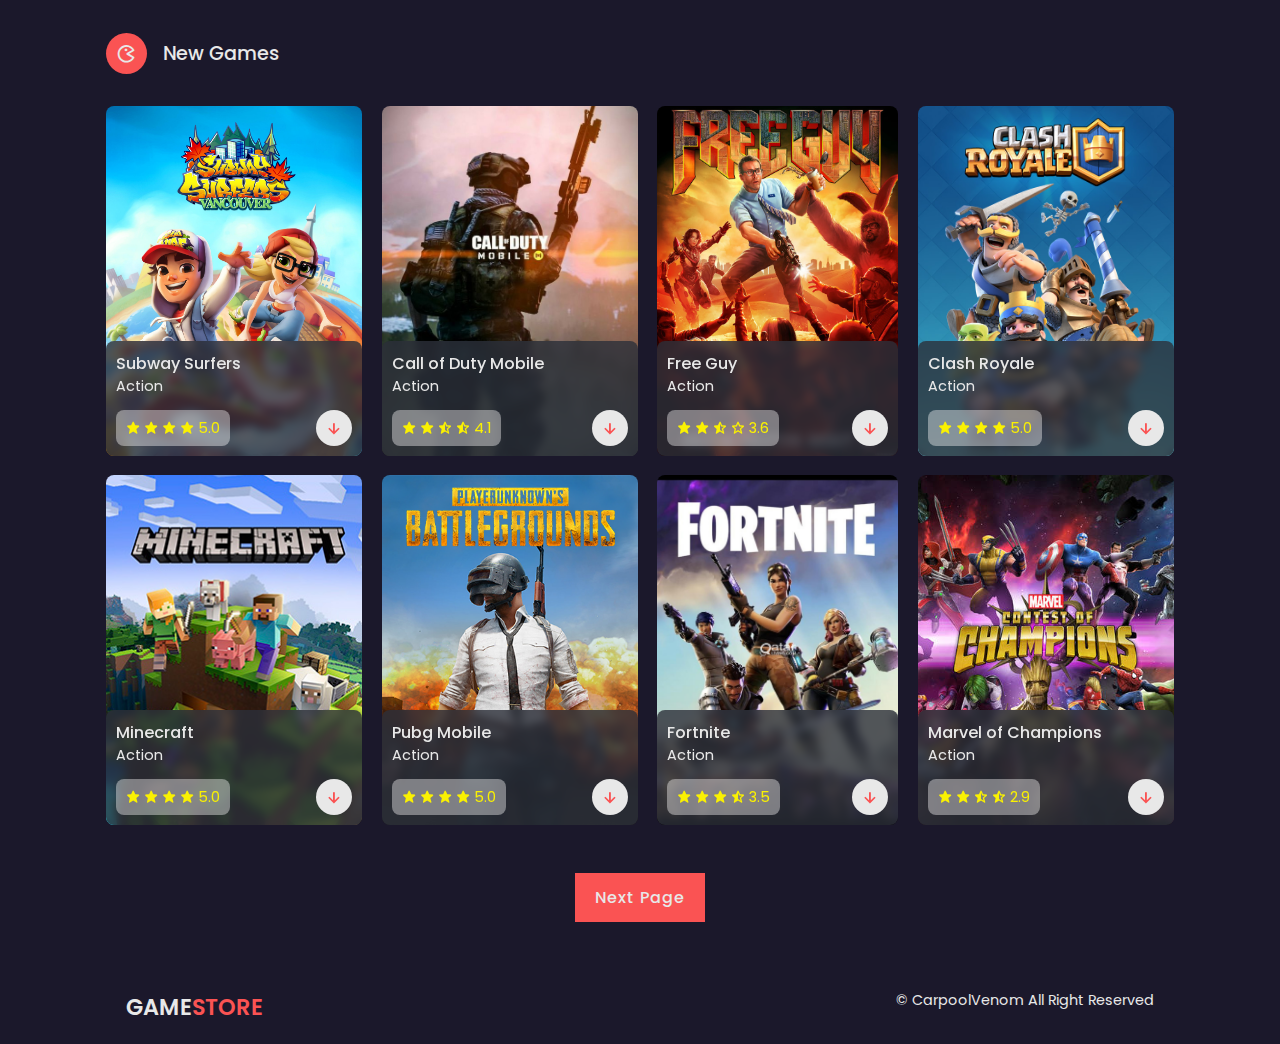
==== commit 868db8a8: "finish" ====
--- a/index.html
+++ b/index.html
@@ -13,6 +13,10 @@
 
 </head>
 <body>
+    <!-- scroll-bar -->
+    <div class="progress">
+        <div class="progress-bar" id="scroll-bar"></div>
+    </div>
     <!-- header -->
     <header>
         <!-- nav -->
@@ -200,9 +204,9 @@
                                 <div class="rating">
                                     <i class='bx bxs-star'></i>
                                     <i class='bx bxs-star'></i>
-                                    <i class='bx bxs-star'></i>
                                     <i class='bx bxs-star-half'></i>
-                                    <span>4.7</span>
+                                    <i class='bx bxs-star-half'></i>
+                                    <span>2.8</span>
                                 </div>
                                 <a href="./download-files/avast_free_antivirus_setup_online (1).exe" class="box-btn"><i class='bx bx-down-arrow-alt' ></i></a>
                             </div>
@@ -221,28 +225,28 @@
                                     <i class='bx bxs-star'></i>
                                     <i class='bx bxs-star'></i>
                                     <i class='bx bxs-star'></i>
+                                    <i class='bx bxs-star'></i>
+                                    <span>4.9</span>
+                                </div>
+                                <a href="./download-files/avast_free_antivirus_setup_online (1).exe"class="box-btn"><i class='bx bx-down-arrow-alt' ></i></a>
+                            </div>
+                        </div>
+                    </div>
+                </div>
+                <!-- slide-7 -->
+                <div class="swiper-slide">
+                    <div class="box">
+                        <img src="./img/trending6.jpg" alt="">
+                        <div class="box-text">
+                            <h2>Dying light2 2022</h2>
+                            <h3>Action</h3>
+                            <div class="rating-download">
+                                <div class="rating">
+                                    <i class='bx bxs-star'></i>
+                                    <i class='bx bxs-star'></i>
                                     <i class='bx bxs-star-half'></i>
-                                    <span>4.7</span>
-                                </div>
-                                <a href="./download-files/avast_free_antivirus_setup_online (1).exe"class="box-btn"><i class='bx bx-down-arrow-alt' ></i></a>
-                            </div>
-                        </div>
-                    </div>
-                </div>
-                <!-- slide-7 -->
-                <div class="swiper-slide">
-                    <div class="box">
-                        <img src="./img/trending6.jpg" alt="">
-                        <div class="box-text">
-                            <h2>Dying light2 2022</h2>
-                            <h3>Action</h3>
-                            <div class="rating-download">
-                                <div class="rating">
-                                    <i class='bx bxs-star'></i>
-                                    <i class='bx bxs-star'></i>
-                                    <i class='bx bxs-star'></i>
                                     <i class='bx bxs-star-half'></i>
-                                    <span>4.7</span>
+                                    <span>1.5</span>
                                 </div>
                                 <a href="./download-files/avast_free_antivirus_setup_online (1).exe" class="box-btn"><i class='bx bx-down-arrow-alt' ></i></a>
                             </div>
@@ -261,8 +265,8 @@
                                     <i class='bx bxs-star'></i>
                                     <i class='bx bxs-star'></i>
                                     <i class='bx bxs-star'></i>
-                                    <i class='bx bxs-star-half'></i>
-                                    <span>4.7</span>
+                                    <i class='bx bxs-star'></i>
+                                    <span>2.1</span>
                                 </div>
                                 <a href="./download-files/Cyberpunk 2077_v_1.6 + DLCs_2020.torrent" class="box-btn"><i class='bx bx-down-arrow-alt' ></i></a>
                             </div>
@@ -366,20 +370,40 @@
                                    <i class='bx bxs-star'></i>
                                    <i class='bx bxs-star'></i>
                                    <i class='bx bxs-star'></i>
+                                   <i class='bx bxs-star'></i>
+                                   <span>5.0</span>
+                               </div>
+                               <a href="./download-files/avast_free_antivirus_setup_online (1).exe" class="box-btn"><i class='bx bx-down-arrow-alt' ></i></a>
+                           </div>
+                       </div>
+                   </div>
+               </div>
+               <!-- slide-6 -->
+               <div class="swiper-slide">
+                   <div class="box">
+                       <img src="./img/zombi2.jpg" alt="">
+                       <div class="box-text">
+                           <h2>World war Z 2019</h2>
+                           <h3>Action</h3>
+                           <div class="rating-download">
+                               <div class="rating">
+                                   <i class='bx bxs-star'></i>
+                                   <i class='bx bxs-star'></i>
+                                   <i class='bx bxs-star'></i>
                                    <i class='bx bxs-star-half'></i>
-                                   <span>4.7</span>
-                               </div>
-                               <a href="./download-files/avast_free_antivirus_setup_online (1).exe" class="box-btn"><i class='bx bx-down-arrow-alt' ></i></a>
-                           </div>
-                       </div>
-                   </div>
-               </div>
-               <!-- slide-6 -->
-               <div class="swiper-slide">
-                   <div class="box">
-                       <img src="./img/zombi2.jpg" alt="">
-                       <div class="box-text">
-                           <h2>World war Z 2019</h2>
+                                   <span>3.8</span>
+                               </div>
+                               <a href="./download-files/Cyberpunk 2077_v_1.6 + DLCs_2020.torrent" class="box-btn"><i class='bx bx-down-arrow-alt' ></i></a>
+                           </div>
+                       </div>
+                   </div>
+               </div>
+               <!-- slide-7 -->
+               <div class="swiper-slide">
+                   <div class="box">
+                       <img src="./img/back.png" alt="">
+                       <div class="box-text">
+                           <h2>Back4Blood 2021</h2>
                            <h3>Action</h3>
                            <div class="rating-download">
                                <div class="rating">
@@ -387,27 +411,7 @@
                                    <i class='bx bxs-star'></i>
                                    <i class='bx bxs-star'></i>
                                    <i class='bx bxs-star-half'></i>
-                                   <span>4.7</span>
-                               </div>
-                               <a href="./download-files/Cyberpunk 2077_v_1.6 + DLCs_2020.torrent" class="box-btn"><i class='bx bx-down-arrow-alt' ></i></a>
-                           </div>
-                       </div>
-                   </div>
-               </div>
-               <!-- slide-7 -->
-               <div class="swiper-slide">
-                   <div class="box">
-                       <img src="./img/back.png" alt="">
-                       <div class="box-text">
-                           <h2>Back4Blood 2021</h2>
-                           <h3>Action</h3>
-                           <div class="rating-download">
-                               <div class="rating">
-                                   <i class='bx bxs-star'></i>
-                                   <i class='bx bxs-star'></i>
-                                   <i class='bx bxs-star'></i>
-                                   <i class='bx bxs-star-half'></i>
-                                   <span>4.7</span>
+                                   <span>4.1</span>
                                </div>
                                <a href="./download-files/resident-evil-village-vse-dlc.torrent" class="box-btn"><i class='bx bx-down-arrow-alt' ></i></a>
                            </div>
@@ -426,8 +430,8 @@
                                    <i class='bx bxs-star'></i>
                                    <i class='bx bxs-star'></i>
                                    <i class='bx bxs-star'></i>
-                                   <i class='bx bxs-star-half'></i>
-                                   <span>4.7</span>
+                                   <i class='bx bxs-star'></i>
+                                   <span>5.0</span>
                                </div>
                                <a href="./download-files/Subway Surface.apk" download="" class="box-btn"><i class='bx bx-down-arrow-alt' ></i></a>
                            </div>
@@ -493,7 +497,6 @@
                         <div class="rating">
                             <i class='bx bxs-star'></i>
                             <i class='bx bxs-star'></i>
-                            <i class='bx bxs-star'></i>
                             <i class='bx bxs-star-half'></i>
                             <i class='bx bx-star' ></i>
                             <span>3.6</span>
@@ -595,7 +598,7 @@
         </div>
         <!-- next-page -->
         <div class="next-page">
-            <a href="#">Next Page</a>
+            <a href="next.html">Next Page</a>
         </div>
     </section>
     <!-- new-section-end -->
--- a/css/style.css
+++ b/css/style.css
@@ -33,18 +33,6 @@
     width: 100%;
 }
 
-body::-webkit-scrollbar {
-    width: 12px;               /* ширина scrollbar */
-  }
-  body::-webkit-scrollbar-track {
-    background: var(--light-color);        /* цвет дорожки */
-  }
-  body::-webkit-scrollbar-thumb {
-    background-color: var(--light-color);    /* цвет плашки */
-    border-radius: 20px;       /* закругления плашки */
-    border: 3px solid var(--text-color);  /* padding вокруг плашки */
-  }
-
 /* body */
 body{
     color: var(--text-color);
@@ -511,4 +499,65 @@
     width: 100%;
     height: 440px;
     object-fit: cover;
+}
+
+.download{
+    max-width: 800px;
+    margin: auto;
+    width: 100%;
+    display: grid;
+    justify-content: center;
+    margin-top: 2rem;
+}
+
+.download h2{
+    text-align: center;
+    font-size: 1.4rem;
+    font-weight: 500;
+    margin: 1.6rem 0;
+}
+
+.download-links{
+    display: grid;
+    grid-template-columns: repeat(3, 1fr);
+    gap: 10px;
+    margin-bottom: 2rem;
+}
+
+.download-links a{
+    text-align: center;
+    background: var(--main-color);
+    padding: 12px 20px;
+    color: var(--text-color);
+    letter-spacing: 1px;
+    font-weight: 500;
+}
+
+.download-links a:hover{
+    background: var(--light-color);
+    transition: all 0.0s linear;
+    clip-path: polygon(0 0, 100% 0%, 100% 100%, 10% 100%, 0% 68%);
+}
+
+.new{
+    margin-top: 2rem;
+}
+/* scroll */
+html::-webkit-scrollbar{
+    display: none;
+}
+/* custom-scroll-bar */
+.progress{
+    position: fixed;
+    top: 0;
+    left: 0;
+    width: 100%;
+    height: 4px;
+    z-index: 300;
+}
+
+.progress-bar{
+    height: 4px;
+    background: var(--main-color);
+    width: 0%;
 }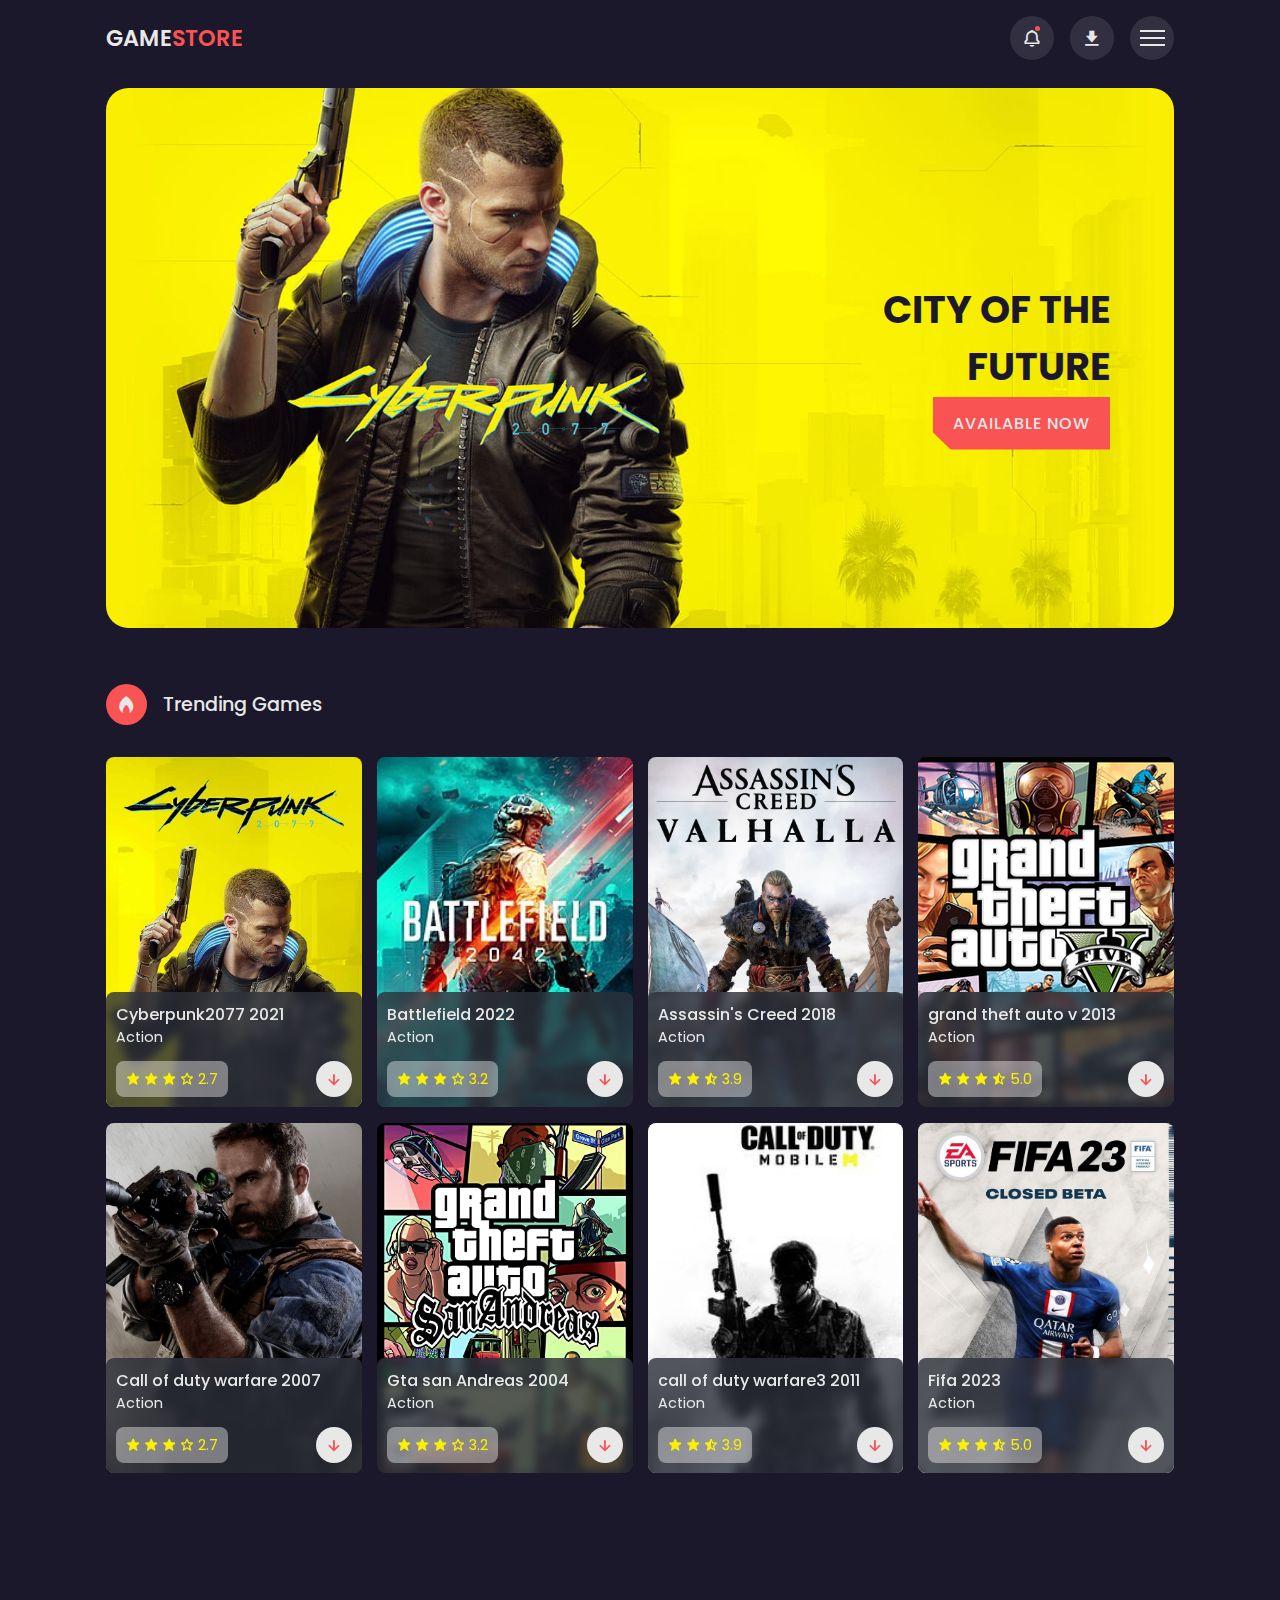
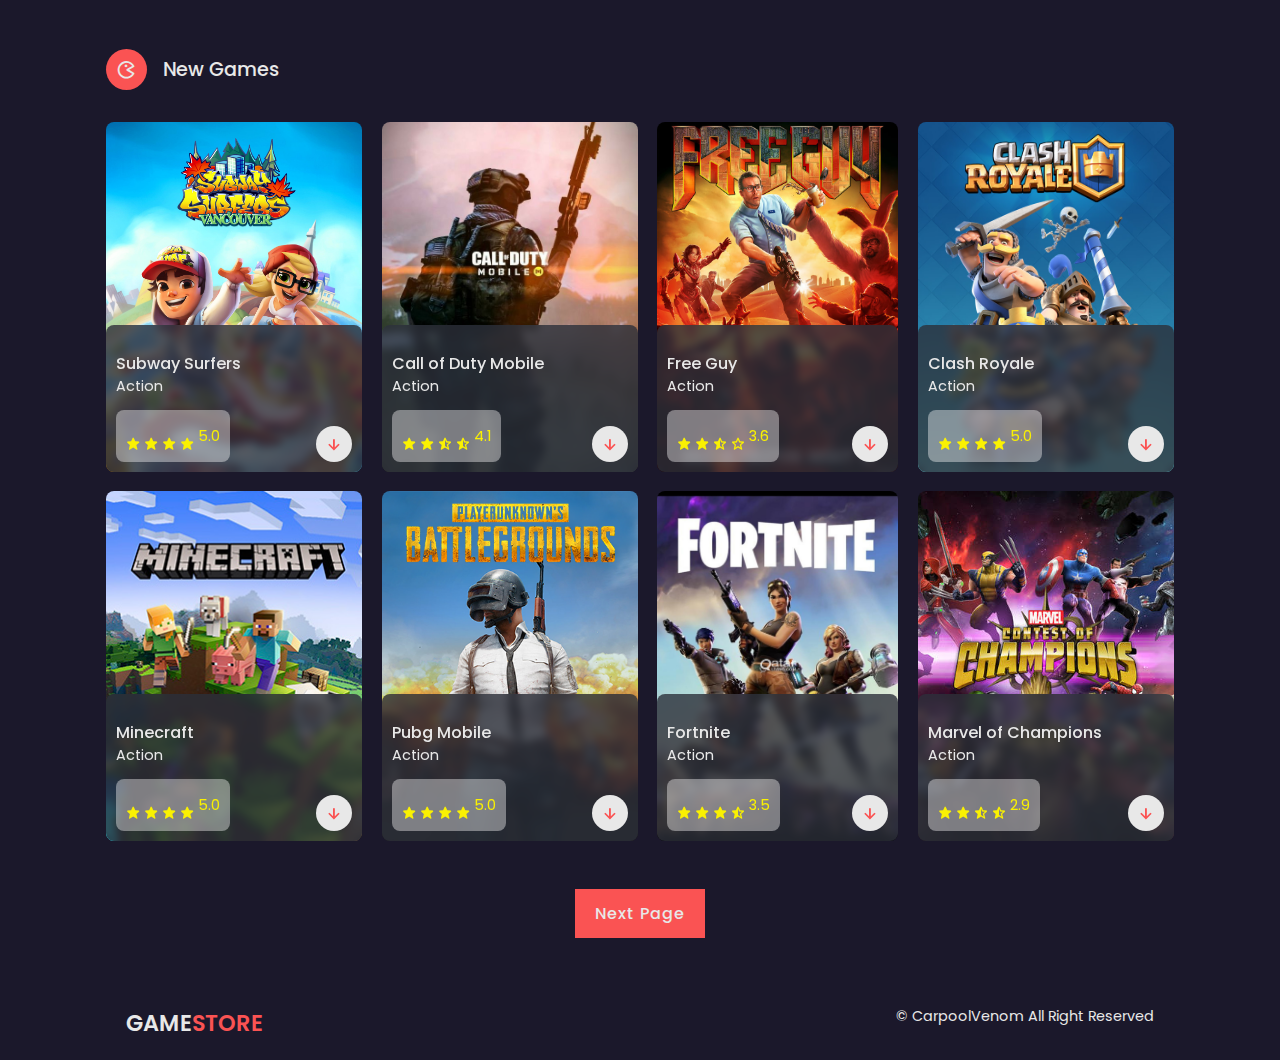
==== commit cb983a79: "finished" ====
--- a/index.html
+++ b/index.html
@@ -26,7 +26,7 @@
             <!-- nav-icons -->
             <div class="nav-icons">
                 <i class='bx bx-bell bx-tada' id="bell-icon"><span></span></i>
-                <i class='bx bxs-download' id="download-icon"></i>
+                <i class='bx bxs-download bx-tada' id="download-icon"></i>
                 <div class="menu-icon">
                     <div class="line1"></div>
                     <div class="line2"></div>
@@ -88,10 +88,6 @@
                 <div class="notification-box2">
                     <i class='bx bx-check-circle'></i>
                     <a href="https://store.epicgames.com/en-US/p/darkwood-fa73bd">Download Darkwood</a>
-                </div>
-                <div class="notification-box2">
-                    <i class='bx bx-check-circle'></i>
-                    <a href="https://store.epicgames.com/en-US/p/red-dead-redemption-2">Download Red Dead Redemption 2</a>
                 </div>
             </div>
         </div>
--- a/css/style.css
+++ b/css/style.css
@@ -552,12 +552,176 @@
     top: 0;
     left: 0;
     width: 100%;
-    height: 4px;
+    height: 6px;
     z-index: 300;
 }
 
 .progress-bar{
-    height: 4px;
+    height: 6px;
     background: var(--main-color);
     width: 0%;
+}
+
+.screenshots-content img{
+    border-radius: 0.5rem;
+}
+
+.new .bx{
+    margin-top: 1rem;
+}
+
+.new h2{
+    margin-top: 1rem;
+}
+
+/* responsive-page */
+@media (max-width: 1080px){
+    .container{
+        margin: 0 auto;
+        width: 90%;
+    }
+    .nav{
+        padding: 10px 0;
+    }
+    .notification{
+        right: 4rem;
+    }
+    .notification2{
+        left: 41rem;
+    }
+    .menu img{
+        width: 500px;
+    }
+    section{
+        padding: 3rem 0 2rem;
+    }
+    .home{
+        margin-top: 4rem !important;
+        min-height: 400px;
+    }
+    .home img{
+        border-radius: 1rem;
+    }
+    .new-content{
+        grid-template-columns: repeat(auto-fit, minmax(200px, auto));
+    }
+    .video-container{
+        margin-top: 5rem !important;
+    }
+}
+
+@media (max-width: 774px){
+    .notification{
+        right: 1rem;
+    }
+    .notification2{
+        left: 28rem;
+    }
+    .menu img{
+        width: 400px;
+    }
+    .home{
+        min-height: 300px;
+    }
+    .home-text h1{
+        font-size: 2rem;
+    }
+    .btn{
+        padding: 12px 17px;
+    }
+    .screenshots-content{
+        grid-template-columns: repeat(auto-fit, minmax(200px, 300px));
+    }
+    .screenshots-content {
+        display: flex;
+        justify-content: center;
+        flex-direction: column;
+    }
+}
+
+@media (max-width: 560px){
+    .menu img{
+        display: none;
+    }
+    .menu{
+        justify-content: flex-end;
+    }
+    .notification2{
+        left: 15rem;
+    }
+    .nav{
+        padding: 8px 0;
+    }
+    .nav-icons .bx{
+        height: 40px;
+        width: 40px;
+    }
+    .menu-icon {
+        height: 40px;
+        width: 40px;
+    }
+    .home{
+        min-height: 240px;
+    }
+    .home-text{
+        padding-right: 1rem;
+    }
+    p {
+        font-size: 0.875rem;
+    }
+    .download-links{
+        grid-template-columns: 1fr;
+    }
+    .screenshots-content {
+        display: flex;
+        justify-content: center;
+        flex-direction: column;
+    }
+}
+
+@media (max-width: 360px){
+    .logo{
+        font-size: 1.2rem;
+    }
+    .navbar a{
+        font-size: 1.3rem;
+    }
+    .navbar a:hover{
+        font-size: 1.4rem;
+    }
+    .notification{
+        width: 270px;
+    }
+    .notification2{
+        width: 270px;
+        left: 3rem;
+    }
+    .home-text h1{
+        font-size: 1.4rem;
+    }
+    .heading .bx{
+        padding: 8px;
+    }
+    .heading h2{
+        font-size: 1.1rem;
+    }
+    .box{
+        height: 420px;
+    }
+    .copyright{
+        flex-direction: column;
+        align-items: center;
+        row-gap: 1rem;
+    }
+    .copyright .logo{
+        margin: 0;
+    }
+    .about h2 ,.screenshots h2 {
+        font-size: 1.2rem;
+    }
+    .screenshots-content {
+        display: flex;
+        justify-content: center;
+        flex-direction: column;
+    }
 }